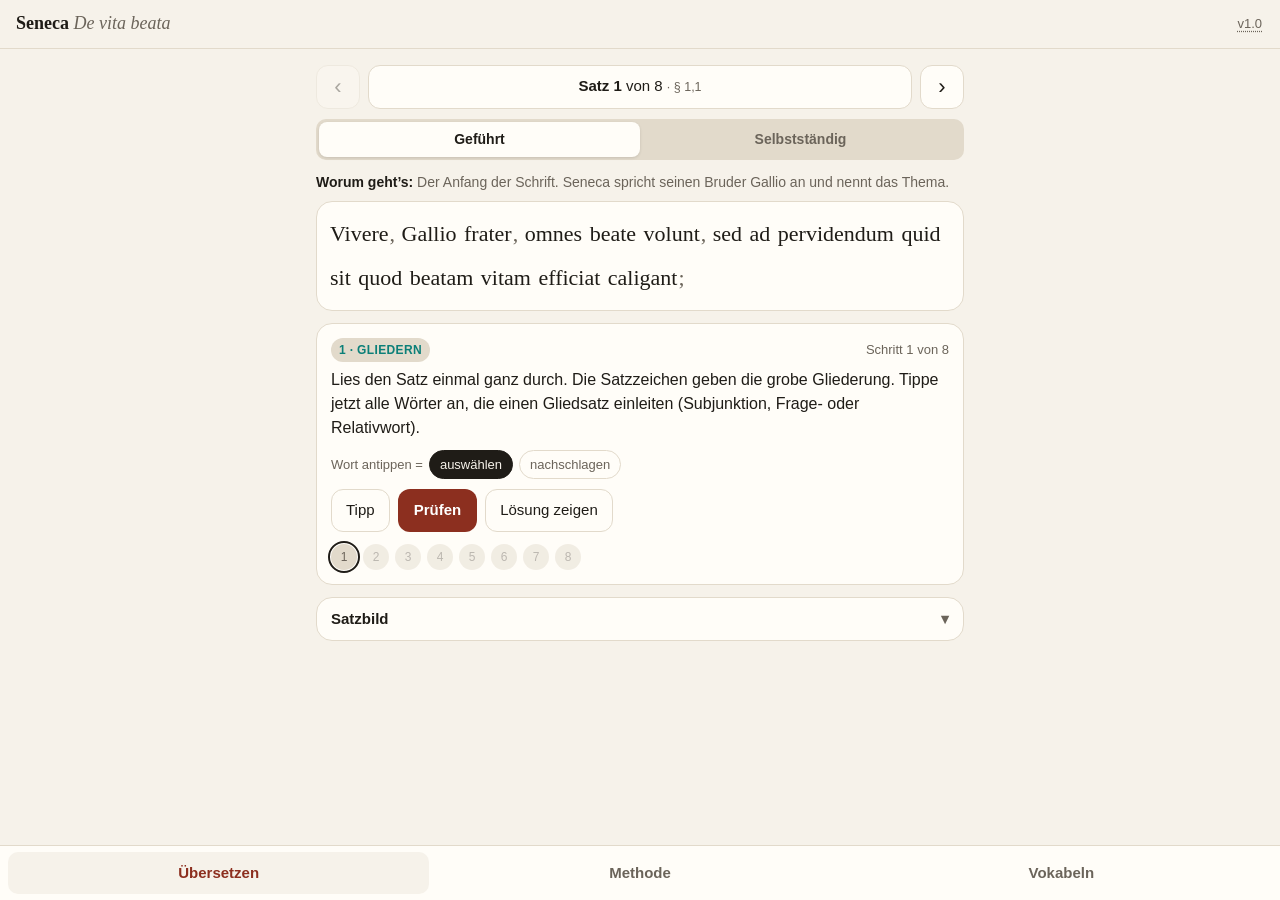
==== index.html @ e572900e "Übersetzungshilfe für Seneca, De vita beata 1,1–2 Web-App für iPhone (GitHub Pages): Satz für Satz n" ====
<!doctype html>
<html lang="de">
<head>
<meta charset="utf-8">
<meta name="viewport" content="width=device-width, initial-scale=1, viewport-fit=cover">
<meta name="theme-color" content="#f6f2ea" media="(prefers-color-scheme: light)">
<meta name="theme-color" content="#17161b" media="(prefers-color-scheme: dark)">
<meta name="apple-mobile-web-app-capable" content="yes">
<meta name="mobile-web-app-capable" content="yes">
<meta name="apple-mobile-web-app-status-bar-style" content="default">
<meta name="apple-mobile-web-app-title" content="Seneca">
<meta name="description" content="Übersetzungshilfe für Seneca, De vita beata – Satz für Satz mit Methode.">
<link rel="apple-touch-icon" href="apple-touch-icon.png">
<link rel="icon" href="icon-192.png">
<link rel="manifest" href="manifest.webmanifest">
<link rel="stylesheet" href="style.css">
<title>Seneca übersetzen</title>
<script>
const APP_VERSION = '1.0';          // bei JEDER Änderung hochzählen
</script>
</head>
<body>
<header class="kopf">
  <div class="werk"><span class="autor">Seneca</span> <span class="schrift">De vita beata</span></div>
  <button class="version" id="version" type="button" aria-label="Nach Update suchen"></button>
</header>

<main id="haupt"></main>

<nav class="tabs" id="tabs">
  <button type="button" data-tab="text">Übersetzen</button>
  <button type="button" data-tab="methode">Methode</button>
  <button type="button" data-tab="vokabeln">Vokabeln</button>
</nav>

<div class="schleier" id="schleier" hidden></div>
<section class="blatt" id="blatt" hidden aria-modal="true" role="dialog"></section>

<div class="update" id="update" hidden>
  <span id="update-text"></span>
  <button class="btn" id="update-go" type="button">Jetzt laden</button>
</div>

<script src="daten.js"></script>
<script src="app.js"></script>
</body>
</html>
---- style.css ----
:root {
  --bg: #f6f2ea; --karte: #fffdf8; --text: #1f1c17; --leise: #6b645a; --linie: #e2dacb;
  --akzent: #8c2f1f; --akzent-text: #fff;
  --p: #c0392b; --s: #1f5fbf; --o: #2e7d32; --a: #9a5b06; --t: #7044b8; --k: #0b7f78; --v: #7a7368;
  --sel: #ffe58a; --ok: #cdeccf; --bad: #f8c9c3; --fokus: #1f5fbf;
  --lehrer: #f1ead9; --tipp: #fff4cc;
  --serif: "Iowan Old Style", "Palatino Linotype", Palatino, "Book Antiqua", Georgia, serif;
  --sans: -apple-system, BlinkMacSystemFont, "Segoe UI", Roboto, "Helvetica Neue", Arial, sans-serif;
  color-scheme: light dark;
}
@media (prefers-color-scheme: dark) {
  :root {
    --bg: #17161b; --karte: #212026; --text: #ece7de; --leise: #a39d92; --linie: #35333c;
    --akzent: #e07a5f; --akzent-text: #1a0d08;
    --p: #ff7b6b; --s: #7cb2ff; --o: #7bd282; --a: #f0ad4e; --t: #c3a6ff; --k: #4fd1c5; --v: #a39d92;
    --sel: #6b5a12; --ok: #1f4d27; --bad: #5c231d; --fokus: #7cb2ff;
    --lehrer: #2b2821; --tipp: #3a3216;
  }
}

* { box-sizing: border-box; }
html { -webkit-text-size-adjust: 100%; }
body {
  margin: 0; background: var(--bg); color: var(--text); font-family: var(--sans);
  font-size: 16px; line-height: 1.5; touch-action: manipulation;
  -webkit-tap-highlight-color: transparent;
}
button { font: inherit; color: inherit; }
[hidden] { display: none !important; }

/* Kopf */
.kopf {
  position: sticky; top: 0; z-index: 10; background: var(--bg);
  padding: calc(env(safe-area-inset-top) + 8px) 16px 8px;
  display: flex; align-items: center; justify-content: space-between; gap: 12px;
  border-bottom: 1px solid var(--linie);
}
.werk { font-family: var(--serif); font-size: 18px; }
.autor { font-weight: 700; }
.schrift { font-style: italic; color: var(--leise); }
.version {
  background: none; border: 0; padding: 6px 2px; color: var(--leise); font-size: 13px;
  text-decoration: underline dotted; text-underline-offset: 3px; cursor: pointer;
}

main {
  max-width: 680px; margin: 0 auto;
  padding: 12px 16px calc(env(safe-area-inset-bottom) + 96px);
}

/* Reiter unten */
.tabs {
  position: fixed; left: 0; right: 0; bottom: 0; z-index: 10; display: flex;
  background: var(--karte); border-top: 1px solid var(--linie);
  padding: 6px 8px calc(env(safe-area-inset-bottom) + 6px);
}
.tabs button {
  flex: 1; background: none; border: 0; padding: 10px 4px; border-radius: 10px;
  color: var(--leise); font-weight: 600; font-size: 15px; cursor: pointer;
}
.tabs button.an { color: var(--akzent); background: var(--bg); }

/* Satznavigation */
.navi { display: flex; align-items: center; gap: 8px; margin: 4px 0 10px; }
.navi .pfeil {
  width: 44px; height: 44px; border-radius: 12px; border: 1px solid var(--linie);
  background: var(--karte); font-size: 22px; cursor: pointer; flex: none;
}
.navi .pfeil:disabled { opacity: .35; cursor: default; }
.navi .mitte {
  flex: 1; height: 44px; border-radius: 12px; border: 1px solid var(--linie); background: var(--karte);
  cursor: pointer; font-size: 15px;
}
.navi .mitte small { color: var(--leise); }

.modus { display: flex; background: var(--linie); border-radius: 10px; padding: 3px; margin-bottom: 12px; }
.modus button {
  flex: 1; border: 0; background: none; padding: 7px; border-radius: 8px; font-size: 14px;
  font-weight: 600; color: var(--leise); cursor: pointer;
}
.modus button.an { background: var(--karte); color: var(--text); box-shadow: 0 1px 3px rgba(0,0,0,.12); }

.thema { color: var(--leise); font-size: 14px; margin: 0 0 8px; }
.thema b { color: var(--text); font-weight: 600; }
.kontext { font-family: var(--serif); color: var(--leise); font-size: 16px; font-style: italic; margin-bottom: 4px; }

/* Lateinischer Text */
.latein {
  font-family: var(--serif); font-size: 22px; line-height: 2; background: var(--karte);
  border: 1px solid var(--linie); border-radius: 16px; padding: 10px 12px;
}
.wg { white-space: nowrap; }
.wort {
  cursor: pointer; border-radius: 6px; padding: 1px 2px; margin: 0 -1px;
  transition: background-color .15s ease;
}
.wort:active { background: var(--linie); }
.pz { color: var(--leise); }
.r-P { color: var(--p); font-weight: 600; }
.r-S { color: var(--s); font-weight: 600; }
.r-O { color: var(--o); }
.r-A { color: var(--a); }
.r-T { color: var(--t); }
.r-K { color: var(--k); }
.r-V { color: var(--v); font-style: italic; }
.wort.e { text-decoration: underline 2px var(--k); text-underline-offset: 5px; }
.wort.sel { background: var(--sel); }
.wort.ok { background: var(--ok); }
.wort.bad { background: var(--bad); }
.wort.fokus { outline: 2px solid var(--fokus); outline-offset: 1px; }

.legende { display: flex; flex-wrap: wrap; gap: 6px 12px; margin: 8px 2px 0; font-size: 13px; }
.legende span::before { content: "■ "; }
.legende .l-e::before { content: "__ "; }
.leg-P { color: var(--p); } .leg-S { color: var(--s); } .leg-O { color: var(--o); } .leg-A { color: var(--a); }
.leg-T { color: var(--t); } .leg-K { color: var(--k); } .leg-V { color: var(--v); }

/* Satzbild */
.satzbild { margin-top: 12px; border: 1px solid var(--linie); border-radius: 16px; background: var(--karte); overflow: hidden; }
.satzbild summary {
  list-style: none; cursor: pointer; padding: 10px 14px; font-weight: 600; font-size: 15px;
  display: flex; justify-content: space-between; align-items: center;
}
.satzbild summary::-webkit-details-marker { display: none; }
.satzbild summary::after { content: "▾"; color: var(--leise); }
.satzbild[open] summary::after { content: "▴"; }
.satzbild .zeilen { padding: 0 10px 10px; }
.zeile {
  margin-left: calc(var(--lvl) * 16px); padding: 6px 0 6px 10px; border-left: 3px solid var(--linie);
}
.zeile[data-lvl="0"] { border-left-color: var(--akzent); }
.ztag { font-size: 12px; font-weight: 700; color: var(--leise); text-transform: uppercase; letter-spacing: .02em; }
.zwoerter { font-family: var(--serif); font-size: 19px; line-height: 1.7; }
.zinfo { font-size: 13px; color: var(--leise); }
.gesperrt { padding: 10px 14px; color: var(--leise); font-size: 14px; }

/* Aufgabenkarte */
.karte {
  margin-top: 12px; background: var(--karte); border: 1px solid var(--linie); border-radius: 16px; padding: 14px;
}
.kkopf { display: flex; justify-content: space-between; align-items: center; gap: 8px; margin-bottom: 6px; }
.phase {
  font-size: 12px; font-weight: 700; text-transform: uppercase; letter-spacing: .03em;
  padding: 3px 8px; border-radius: 999px; background: var(--linie);
}
.ph-gliedern { color: var(--k); } .ph-verb { color: var(--p); } .ph-subjekt { color: var(--s); }
.ph-ergaenzung { color: var(--o); } .ph-bezug { color: var(--t); } .ph-konstr { color: var(--a); }
.ph-falle { background: var(--bad); color: var(--text); } .ph-uebersetzen { color: var(--akzent); }
.ph-selbst { color: var(--text); }
.zaehler { font-size: 13px; color: var(--leise); }
.frage { margin: 4px 0 10px; font-size: 16px; }

.antippen { display: flex; align-items: center; gap: 6px; font-size: 13px; color: var(--leise); margin-bottom: 10px; flex-wrap: wrap; }
.antippen button {
  border: 1px solid var(--linie); background: none; border-radius: 999px; padding: 4px 10px; font-size: 13px; cursor: pointer;
}
.antippen button.an { background: var(--text); color: var(--bg); border-color: var(--text); }

.optionen { display: flex; flex-direction: column; gap: 8px; margin-bottom: 10px; }
.option {
  text-align: left; border: 1.5px solid var(--linie); background: var(--bg); border-radius: 12px;
  padding: 11px 12px; cursor: pointer; font-size: 15px;
}
.option.falsch { border-color: var(--p); opacity: .75; }
.option.richtig { border-color: var(--o); background: var(--ok); }
.option:disabled { cursor: default; }
.warum { display: block; font-size: 13px; color: var(--leise); margin-top: 4px; }

.tipp { background: var(--tipp); border-radius: 10px; padding: 10px 12px; font-size: 15px; margin-bottom: 10px; }
.rueck { border-left: 4px solid var(--p); padding: 6px 10px; margin-bottom: 10px; font-size: 15px; }
.rueck b { font-family: var(--serif); }
.lehrer { background: var(--lehrer); border-left: 4px solid var(--akzent); border-radius: 10px; padding: 10px 12px; margin-bottom: 10px; font-size: 15px; }
.ltitel { font-weight: 700; margin-bottom: 2px; }

.knoepfe { display: flex; flex-wrap: wrap; gap: 8px; }
.btn {
  border: 0; background: var(--akzent); color: var(--akzent-text); font-weight: 600; border-radius: 12px;
  padding: 10px 16px; cursor: pointer; font-size: 15px;
}
.btn2 {
  border: 1.5px solid var(--linie); background: none; border-radius: 12px; padding: 9px 14px; cursor: pointer; font-size: 15px;
}
.voll { width: 100%; }
.rechts { margin-left: auto; }

.punkte { display: flex; flex-wrap: wrap; gap: 6px; margin-top: 12px; }
.punkt {
  width: 26px; height: 26px; border-radius: 50%; border: 0; background: var(--linie); font-size: 12px;
  color: var(--leise); cursor: pointer; padding: 0;
}
.punkt.ok { background: var(--o); color: #fff; }
.punkt.fehler { background: var(--a); color: #fff; }
.punkt.hilfe { background: var(--leise); color: var(--bg); }
.punkt.akt { outline: 2px solid var(--text); outline-offset: 1px; }
.punkt:disabled { opacity: .45; cursor: default; }

textarea {
  width: 100%; min-height: 120px; resize: vertical; border: 1.5px solid var(--linie); border-radius: 12px;
  padding: 10px 12px; font: 16px/1.5 var(--sans); background: var(--bg); color: var(--text); margin-bottom: 10px;
}
textarea:focus { outline: none; border-color: var(--akzent); }
.loesung { border: 1px solid var(--linie); border-radius: 12px; padding: 10px 12px; margin: 10px 0; font-size: 15px; }
.kontrolle { margin: 10px 0; font-size: 15px; }
.kontrolle summary { cursor: pointer; font-weight: 600; }
.kontrolle ul { margin: 6px 0 0; padding-left: 20px; }
.merke { background: var(--lehrer); border-radius: 12px; padding: 10px 12px; margin: 10px 0; }
.merke ul { margin: 4px 0 0; padding-left: 20px; }
.bilanz { font-size: 14px; color: var(--leise); margin: 8px 0; }

/* Checkliste (selbstständig) */
.haken { list-style: none; padding: 0; margin: 0 0 12px; }
.haken li { border-bottom: 1px solid var(--linie); }
.haken label { display: flex; gap: 10px; padding: 9px 0; cursor: pointer; }
.haken input { width: 20px; height: 20px; margin-top: 2px; flex: none; accent-color: var(--akzent); }
.haken small { display: block; color: var(--leise); }

/* Blatt (Wortkarte, Übersicht) */
.schleier { position: fixed; inset: 0; background: rgba(0,0,0,.35); z-index: 20; opacity: 0; transition: opacity .25s; }
.schleier.an { opacity: 1; }
.blatt {
  position: fixed; left: 0; right: 0; bottom: 0; z-index: 21; max-height: 82vh; overflow: auto;
  background: var(--karte); border-radius: 20px 20px 0 0; padding: 8px 18px calc(env(safe-area-inset-bottom) + 18px);
  transform: translateY(100%); transition: transform .28s ease; max-width: 680px; margin: 0 auto;
  box-shadow: 0 -8px 30px rgba(0,0,0,.25);
}
.blatt.an { transform: translateY(0); }
.griff { width: 40px; height: 5px; border-radius: 3px; background: var(--linie); margin: 4px auto 10px; }
.wkopf { display: flex; justify-content: space-between; align-items: center; gap: 8px; }
.wform { font-family: var(--serif); font-size: 30px; font-weight: 600; }
.stern { border: 1.5px solid var(--linie); background: none; border-radius: 999px; padding: 6px 12px; font-size: 14px; cursor: pointer; }
.stern.an { border-color: var(--akzent); color: var(--akzent); }
.wfeld { margin: 10px 0; }
.wlabel { font-size: 12px; font-weight: 700; color: var(--leise); text-transform: uppercase; letter-spacing: .03em; }
.wlemma { font-family: var(--serif); font-size: 19px; }
.wrolle { display: inline-block; font-size: 13px; font-weight: 700; padding: 2px 8px; border-radius: 999px; background: var(--linie); }

.uliste { list-style: none; padding: 0; margin: 0; }
.uliste button {
  width: 100%; text-align: left; background: none; border: 0; border-bottom: 1px solid var(--linie);
  padding: 10px 2px; cursor: pointer; display: flex; gap: 10px; align-items: baseline;
}
.uliste .nr { font-weight: 700; width: 22px; flex: none; }
.uliste .anf { font-family: var(--serif); flex: 1; }
.uliste .st { flex: none; color: var(--o); font-weight: 700; }
.uliste .hier { color: var(--akzent); }
.gesamt { font-size: 15px; white-space: pre-wrap; }

/* Methode & Vokabeln */
h2 { font-family: var(--serif); font-size: 24px; margin: 8px 0 6px; }
h3 { font-size: 17px; margin: 18px 0 6px; }
.leise { color: var(--leise); }
.schrittliste { counter-reset: s; list-style: none; padding: 0; margin: 0; }
.schrittliste li { background: var(--karte); border: 1px solid var(--linie); border-radius: 14px; padding: 10px 12px; margin-bottom: 8px; }
.schrittliste b { display: block; }
.schrittliste .pf { font-size: 14px; color: var(--leise); }
.tabelle { width: 100%; border-collapse: collapse; font-size: 14px; background: var(--karte); border-radius: 12px; overflow: hidden; }
.tabelle th, .tabelle td { text-align: left; padding: 7px 8px; border-bottom: 1px solid var(--linie); vertical-align: top; }
.tabelle th { font-size: 12px; text-transform: uppercase; color: var(--leise); }
.tabelle td:first-child { font-family: var(--serif); font-style: italic; }
.fallen li { margin-bottom: 4px; }
.hinweis { font-size: 13px; color: var(--leise); margin-top: 24px; }

.vzeile { display: flex; gap: 10px; align-items: flex-start; padding: 10px 0; border-bottom: 1px solid var(--linie); }
.vzeile .vtext { flex: 1; }
.vzeile .vlemma { font-family: var(--serif); font-size: 18px; }
.vzeile .vmeta { font-size: 13px; color: var(--leise); }
.vweg { border: 0; background: none; color: var(--leise); font-size: 18px; padding: 4px 8px; cursor: pointer; }
.sitzt { color: var(--o); font-size: 13px; font-weight: 700; }
.abfrage { text-align: center; }
.afrage { font-family: var(--serif); font-size: 30px; margin: 10px 0 4px; }
.aform { color: var(--leise); font-size: 14px; margin-bottom: 14px; }
.aantwort { margin: 10px 0 14px; }
.aantwort .wlemma { margin-bottom: 4px; }
.abfrage .knoepfe { justify-content: center; }

/* Update-Banner (siehe Skill app-update-iphone) */
.update {
  position: fixed; left: 12px; right: 12px; top: max(env(safe-area-inset-top), 12px); z-index: 30;
  display: flex; align-items: center; justify-content: space-between; gap: 12px;
  background: #34c759; color: #06240e;
  padding: 12px 14px; border-radius: 14px; font-weight: 600; box-shadow: 0 8px 24px rgba(0,0,0,.35);
  opacity: 0; transition: opacity .35s ease; pointer-events: none;
}
.update.an { opacity: 1; pointer-events: auto; }
.update[hidden] { display: none; }
.update.info { background: #2d2d33; color: #f2f2f7; font-weight: 500; }
.update.unten { top: auto; bottom: max(env(safe-area-inset-bottom), 12px); }
.update .btn { width: auto; padding: 8px 14px; font-size: 15px; background: #06240e; color: #fff; }
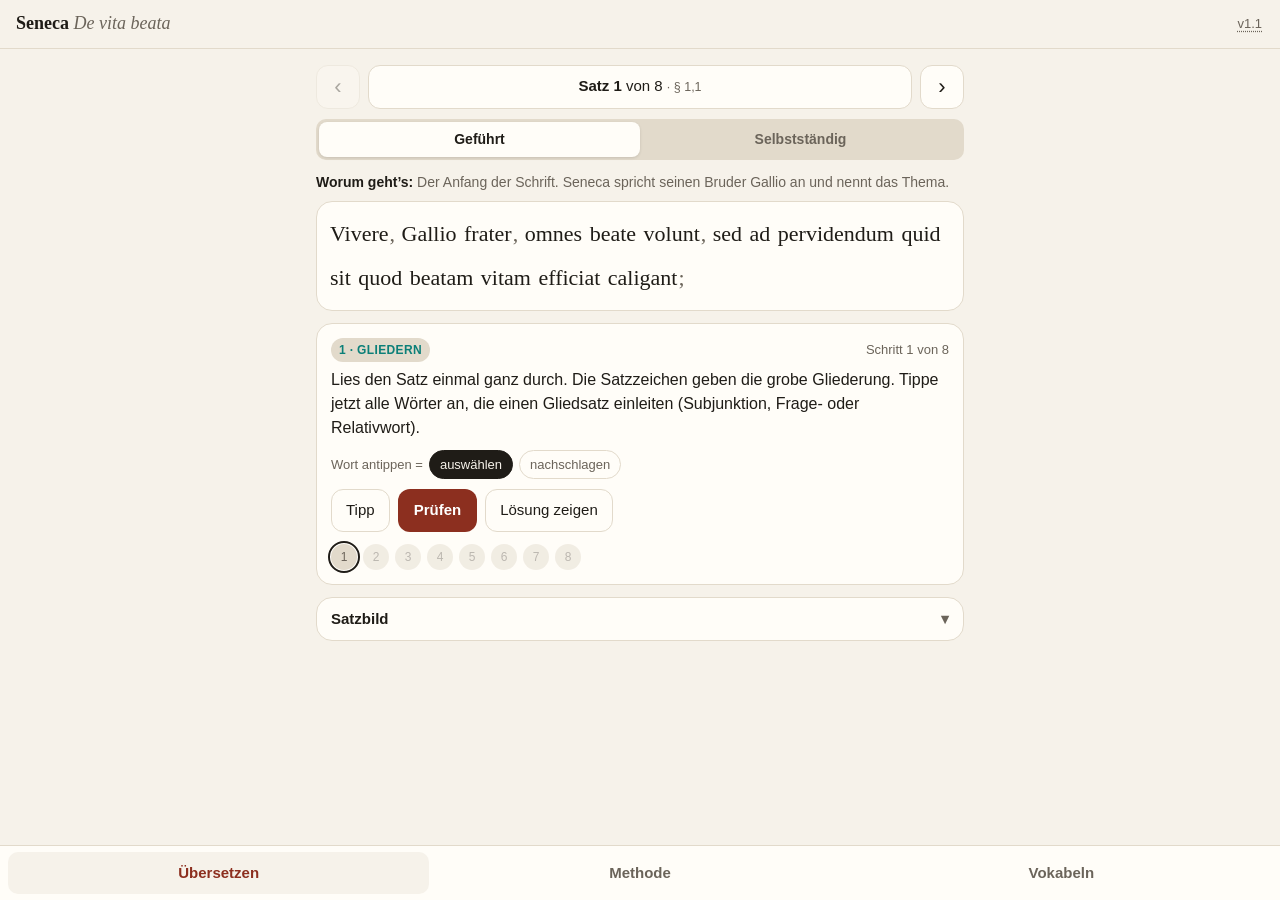
==== commit f9f92dc3: "Seiten per Foto importieren: Werkstatt in claude.ai und Import in der App - Import-Werkstatt (claude" ====
--- a/index.html
+++ b/index.html
@@ -16,12 +16,12 @@
 <link rel="stylesheet" href="style.css">
 <title>Seneca übersetzen</title>
 <script>
-const APP_VERSION = '1.0';          // bei JEDER Änderung hochzählen
+const APP_VERSION = '1.1';          // bei JEDER Änderung hochzählen
 </script>
 </head>
 <body>
 <header class="kopf">
-  <div class="werk"><span class="autor">Seneca</span> <span class="schrift">De vita beata</span></div>
+  <div class="werk"><span class="autor" id="autor">Seneca</span> <span class="schrift" id="schrift">De vita beata</span></div>
   <button class="version" id="version" type="button" aria-label="Nach Update suchen"></button>
 </header>
 
@@ -41,6 +41,7 @@
   <button class="btn" id="update-go" type="button">Jetzt laden</button>
 </div>
 
+<script src="pruefung.js"></script>
 <script src="daten.js"></script>
 <script src="app.js"></script>
 </body>
--- a/style.css
+++ b/style.css
@@ -245,6 +245,25 @@
 .uliste .hier { color: var(--akzent); }
 .gesamt { font-size: 15px; white-space: pre-wrap; }
 
+.auto { font-size: 13px; color: var(--leise); border-left: 3px solid var(--a); padding: 2px 0 2px 8px; margin: 0 0 8px; }
+
+/* Texte und Import */
+.tliste { list-style: none; padding: 0; margin: 0 0 6px; }
+.tliste li { display: flex; align-items: center; gap: 6px; border-bottom: 1px solid var(--linie); }
+.tliste li.hier .ttitel { color: var(--akzent); }
+.twahl {
+  flex: 1; min-width: 0; text-align: left; background: none; border: 0; padding: 10px 2px; cursor: pointer;
+  display: grid; grid-template-columns: 1fr auto; gap: 0 10px;
+}
+.ttitel { font-family: var(--serif); font-size: 18px; font-weight: 600; }
+.tunter { grid-column: 1; font-size: 13px; color: var(--leise); }
+.tstand { grid-column: 2; grid-row: 1 / span 2; align-self: center; font-size: 14px; color: var(--leise); font-variant-numeric: tabular-nums; }
+.vweg.warnen { color: var(--p); font-size: 14px; font-weight: 600; }
+.anleitung { padding-left: 20px; margin: 6px 0 12px; }
+.anleitung a { color: var(--akzent); }
+.datei { display: inline-block; cursor: pointer; }
+.datei input { display: block; margin-top: 6px; font-size: 13px; max-width: 100%; }
+
 /* Methode & Vokabeln */
 h2 { font-family: var(--serif); font-size: 24px; margin: 8px 0 6px; }
 h3 { font-size: 17px; margin: 18px 0 6px; }
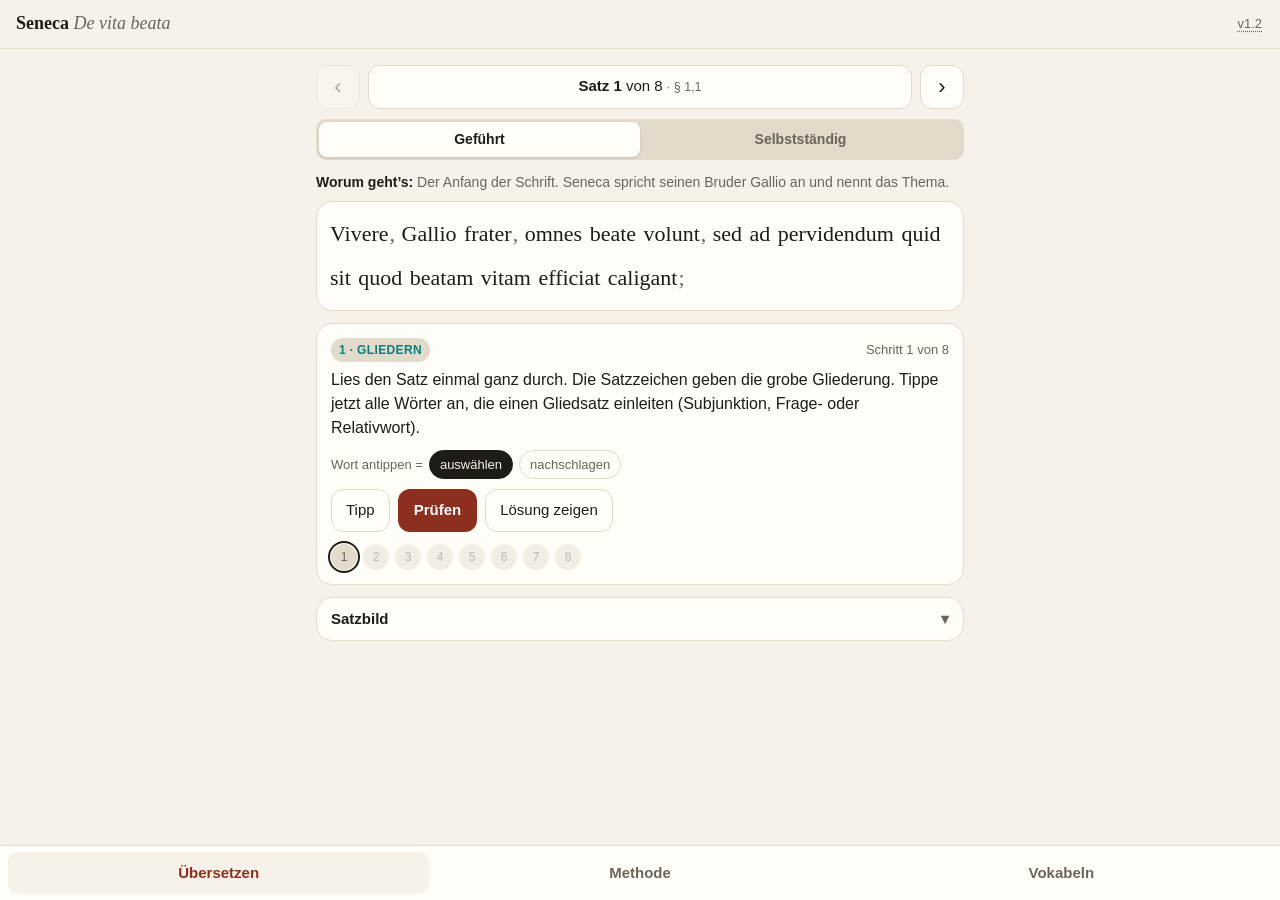
==== commit 61119075: "Werkstatt: Texte ohne Abschnittszahlen nicht mehr als Fehler werten Lehrbuchtexte haben keine Stelle" ====
--- a/index.html
+++ b/index.html
@@ -16,7 +16,7 @@
 <link rel="stylesheet" href="style.css">
 <title>Seneca übersetzen</title>
 <script>
-const APP_VERSION = '1.1';          // bei JEDER Änderung hochzählen
+const APP_VERSION = '1.2';          // bei JEDER Änderung hochzählen
 </script>
 </head>
 <body>
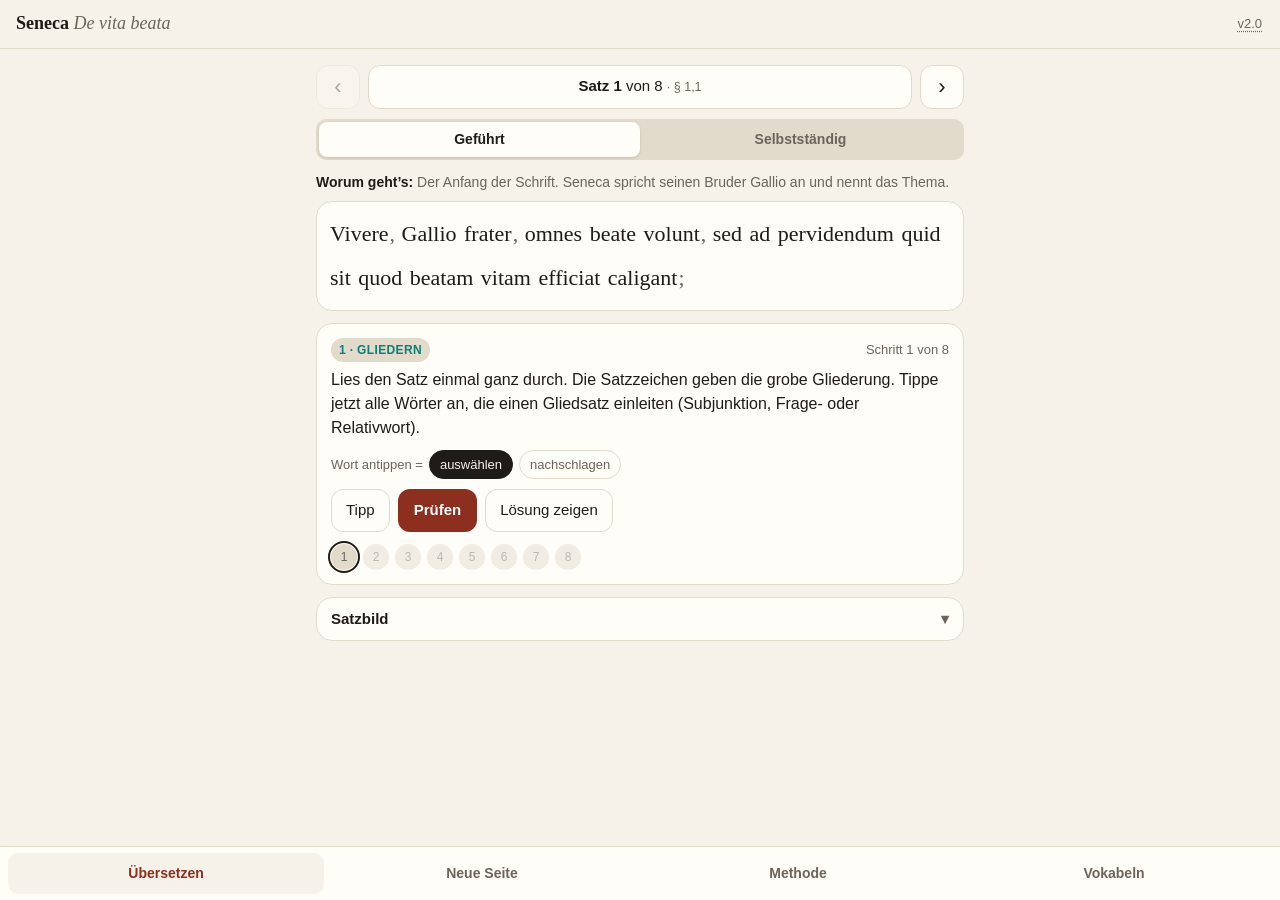
==== commit ad5282b3: "Alles in claude.ai: App als Artefakt mit Konto-Speicher und Foto-Import - Speicher-Adapter: im Artef" ====
--- a/index.html
+++ b/index.html
@@ -16,7 +16,7 @@
 <link rel="stylesheet" href="style.css">
 <title>Seneca übersetzen</title>
 <script>
-const APP_VERSION = '1.2';          // bei JEDER Änderung hochzählen
+const APP_VERSION = '2.0';          // bei JEDER Änderung hochzählen
 </script>
 </head>
 <body>
@@ -29,6 +29,7 @@
 
 <nav class="tabs" id="tabs">
   <button type="button" data-tab="text">Übersetzen</button>
+  <button type="button" data-tab="neu">Neue Seite</button>
   <button type="button" data-tab="methode">Methode</button>
   <button type="button" data-tab="vokabeln">Vokabeln</button>
 </nav>
@@ -43,6 +44,7 @@
 
 <script src="pruefung.js"></script>
 <script src="daten.js"></script>
+<script src="werkstatt.js"></script>
 <script src="app.js"></script>
 </body>
 </html>
--- a/style.css
+++ b/style.css
@@ -45,8 +45,10 @@
 
 main {
   max-width: 680px; margin: 0 auto;
-  padding: 12px 16px calc(env(safe-area-inset-bottom) + 96px);
-}
+  padding-block: 12px calc(env(safe-area-inset-bottom) + 96px);
+  padding-left: max(16px, env(safe-area-inset-left, 0px)); padding-right: max(16px, env(safe-area-inset-right, 0px));
+}
+.lade { color: var(--leise); text-align: center; padding: 48px 0; }
 
 /* Reiter unten */
 .tabs {
@@ -55,8 +57,8 @@
   padding: 6px 8px calc(env(safe-area-inset-bottom) + 6px);
 }
 .tabs button {
-  flex: 1; background: none; border: 0; padding: 10px 4px; border-radius: 10px;
-  color: var(--leise); font-weight: 600; font-size: 15px; cursor: pointer;
+  flex: 1; background: none; border: 0; padding: 10px 2px; border-radius: 10px;
+  color: var(--leise); font-weight: 600; font-size: 14px; cursor: pointer; white-space: nowrap;
 }
 .tabs button.an { color: var(--akzent); background: var(--bg); }
 
@@ -305,3 +307,39 @@
 .update.info { background: #2d2d33; color: #f2f2f7; font-weight: 500; }
 .update.unten { top: auto; bottom: max(env(safe-area-inset-bottom), 12px); }
 .update .btn { width: auto; padding: 8px 14px; font-size: 15px; background: #06240e; color: #fff; }
+
+/* Neue Seite (Werkstatt) */
+.ws { display: flex; flex-direction: column; gap: 12px; }
+.ws h2 { margin-bottom: 0; }
+.ws h3 { font-family: var(--serif); font-size: 20px; margin: 0; display: flex; align-items: baseline; gap: 10px; }
+.ws .nr { font-family: var(--sans); font-size: 13px; font-weight: 700; color: var(--akzent); border: 1.5px solid currentColor; border-radius: 999px; width: 24px; height: 24px; display: inline-grid; place-items: center; flex: none; }
+.ws p { margin: 0; }
+.ws .schritt { background: var(--karte); border: 1px solid var(--linie); border-radius: 16px; padding: 14px; display: flex; flex-direction: column; gap: 10px; min-width: 0; }
+.ws .schritt.zu { opacity: .55; }
+.ws .schritt.zu .nur-offen { display: none; }
+.ws .knoepfe { align-items: center; }
+.ws .vorschau { display: flex; flex-wrap: wrap; gap: 8px; }
+.ws .vorschau img { height: 96px; width: auto; border-radius: 8px; border: 1px solid var(--linie); }
+.ws textarea { min-height: 0; margin: 0; }
+.ws textarea.latein { font-family: var(--serif); font-size: 18px; line-height: 1.5; padding: 8px 10px; }
+.ws input[type=text] { width: 100%; border: 1.5px solid var(--linie); border-radius: 10px; padding: 8px 10px; font: 16px var(--sans); background: var(--bg); color: var(--text); }
+.ws .felder { display: grid; grid-template-columns: repeat(auto-fit, minmax(150px, 1fr)); gap: 8px; }
+.ws .felder label { font-size: 12px; font-weight: 700; color: var(--leise); text-transform: uppercase; letter-spacing: .03em; display: flex; flex-direction: column; gap: 4px; }
+.ws .einheiten { list-style: none; padding: 0; margin: 0; display: flex; flex-direction: column; gap: 10px; }
+.ws .einheit { border-top: 1px solid var(--linie); padding-top: 10px; display: flex; flex-direction: column; gap: 6px; }
+.ws .ekopf { display: flex; align-items: center; gap: 8px; font-size: 13px; color: var(--leise); }
+.ws .ekopf input { width: 72px; padding: 4px 6px; font-size: 14px; }
+.ws .ekopf .weg { margin-left: auto; border: 0; background: none; color: var(--leise); cursor: pointer; font-size: 14px; padding: 4px 6px; }
+.ws .unsicher { font-size: 14px; color: var(--a); }
+.ws .liste { list-style: none; padding: 0; margin: 0; }
+.ws .liste li { display: grid; grid-template-columns: 34px 1fr auto; gap: 4px 8px; align-items: center; padding: 8px 0; border-bottom: 1px solid var(--linie); }
+.ws .snr { font-weight: 700; font-variant-numeric: tabular-nums; }
+.ws .sanf { font-family: var(--serif); white-space: nowrap; overflow: hidden; text-overflow: ellipsis; min-width: 0; }
+.ws .sstat { font-size: 13px; font-weight: 600; white-space: nowrap; }
+.ws .smeld { grid-column: 2 / span 2; font-size: 13px; color: var(--p); }
+.ws .s-fertig { color: var(--o); } .ws .s-laeuft { color: var(--a); } .ws .s-fehler { color: var(--p); } .ws .s-offen { color: var(--leise); }
+.ws .ergebnis { border-radius: 10px; padding: 10px 12px; font-size: 15px; }
+.ws .ergebnis.gut { background: var(--ok); } .ws .ergebnis.schlecht { background: var(--bad); }
+.ws .datei { display: inline-block; }
+.nurpages { margin-top: 12px; }
+.nurpages a { color: var(--akzent); }
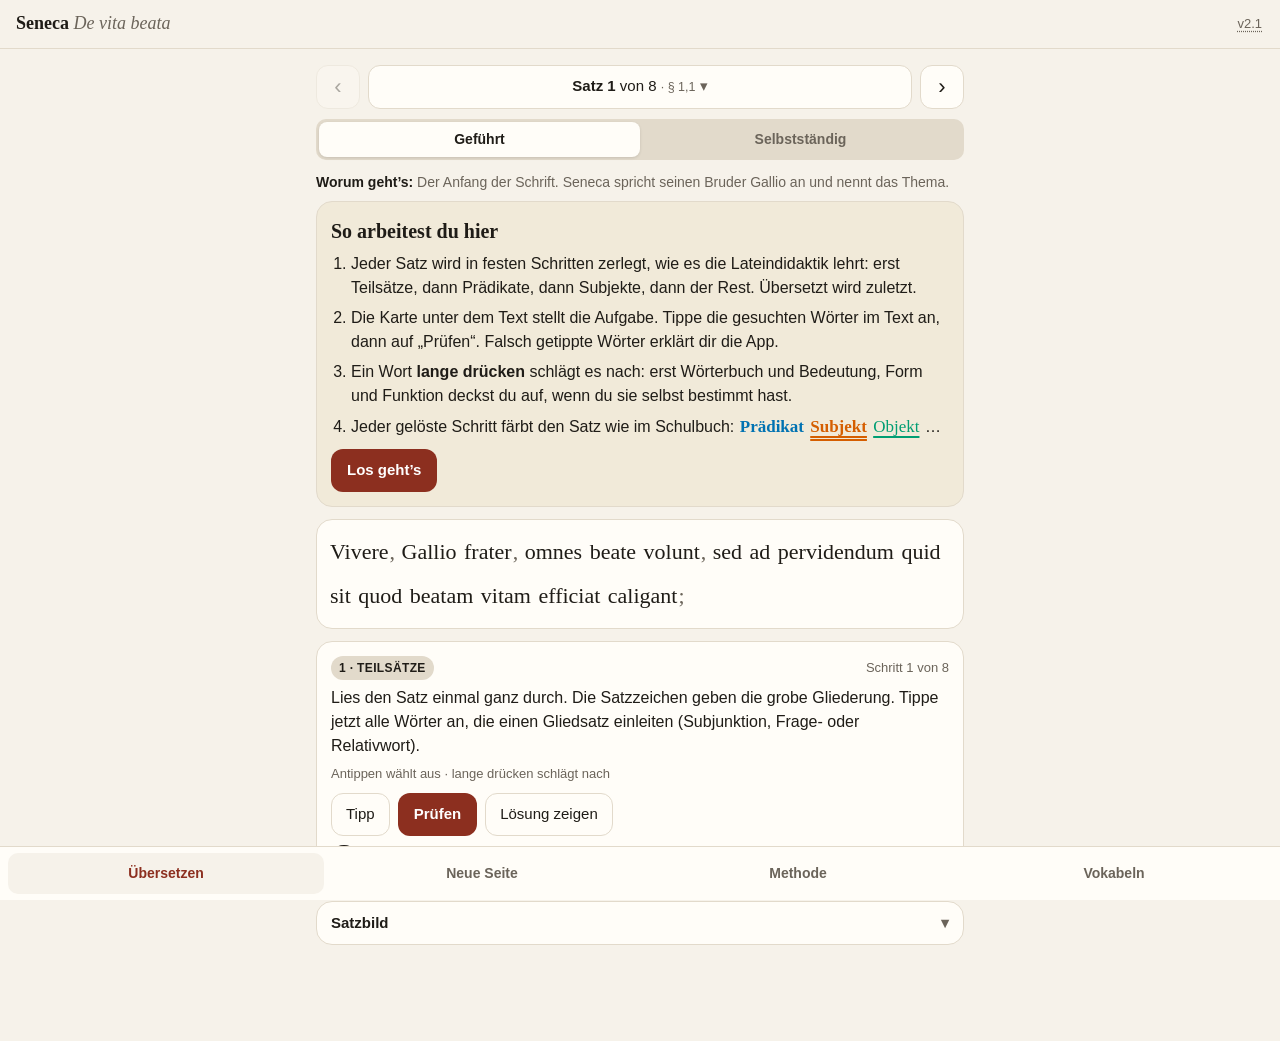
==== commit c1766f4a: "Verständlicher: Schulbuch-Farben, klare Schrittnamen, Intro, langes Drücken Aus der Methodik-Studie " ====
--- a/index.html
+++ b/index.html
@@ -16,7 +16,7 @@
 <link rel="stylesheet" href="style.css">
 <title>Seneca übersetzen</title>
 <script>
-const APP_VERSION = '2.0';          // bei JEDER Änderung hochzählen
+const APP_VERSION = '2.1';          // bei JEDER Änderung hochzählen
 </script>
 </head>
 <body>
--- a/style.css
+++ b/style.css
@@ -1,7 +1,8 @@
 :root {
   --bg: #f6f2ea; --karte: #fffdf8; --text: #1f1c17; --leise: #6b645a; --linie: #e2dacb;
   --akzent: #8c2f1f; --akzent-text: #fff;
-  --p: #c0392b; --s: #1f5fbf; --o: #2e7d32; --a: #9a5b06; --t: #7044b8; --k: #0b7f78; --v: #7a7368;
+  /* Satzglieder wie im Schulbuch: Prädikat blau, Subjekt rot; Palette Okabe-Ito (farbenblind-sicher) */
+  --p: #0072B2; --pn: #2a8fc9; --s: #D55E00; --o: #009E73; --od: #b7790a; --a: #a5558a; --t: #6b645a; --k: #1f1c17; --v: #6b645a;
   --sel: #ffe58a; --ok: #cdeccf; --bad: #f8c9c3; --fokus: #1f5fbf;
   --lehrer: #f1ead9; --tipp: #fff4cc;
   --serif: "Iowan Old Style", "Palatino Linotype", Palatino, "Book Antiqua", Georgia, serif;
@@ -12,7 +13,7 @@
   :root {
     --bg: #17161b; --karte: #212026; --text: #ece7de; --leise: #a39d92; --linie: #35333c;
     --akzent: #e07a5f; --akzent-text: #1a0d08;
-    --p: #ff7b6b; --s: #7cb2ff; --o: #7bd282; --a: #f0ad4e; --t: #c3a6ff; --k: #4fd1c5; --v: #a39d92;
+    --p: #4ea8e6; --pn: #8fcdf2; --s: #ff8c42; --o: #2ec28f; --od: #f2b134; --a: #e49ac4; --t: #a39d92; --k: #ece7de; --v: #a39d92;
     --sel: #6b5a12; --ok: #1f4d27; --bad: #5c231d; --fokus: #7cb2ff;
     --lehrer: #2b2821; --tipp: #3a3216;
   }
@@ -74,6 +75,7 @@
   cursor: pointer; font-size: 15px;
 }
 .navi .mitte small { color: var(--leise); }
+.navi .mitte::after { content: " ▾"; color: var(--leise); }
 
 .modus { display: flex; background: var(--linie); border-radius: 10px; padding: 3px; margin-bottom: 12px; }
 .modus button {
@@ -98,24 +100,26 @@
 }
 .wort:active { background: var(--linie); }
 .pz { color: var(--leise); }
-.r-P { color: var(--p); font-weight: 600; }
-.r-S { color: var(--s); font-weight: 600; }
-.r-O { color: var(--o); }
-.r-A { color: var(--a); }
-.r-T { color: var(--t); }
-.r-K { color: var(--k); }
-.r-V { color: var(--v); font-style: italic; }
-.wort.e { text-decoration: underline 2px var(--k); text-underline-offset: 5px; }
+/* Jede Rolle hat Farbe UND Muster, damit sie auch ohne Farbe lesbar bleibt */
+.r-P { color: var(--p); font-weight: 700; }
+.r-P.hs { text-decoration: underline 2px; text-underline-offset: 5px; }        /* Prädikat des Hauptsatzes */
+.r-P.pn { color: var(--pn); font-style: italic; }                                /* Prädikatsnomen */
+.r-S { color: var(--s); font-weight: 600; text-decoration: underline double 1.5px; text-underline-offset: 4px; }
+.r-O { color: var(--o); text-decoration: underline 1.5px; text-underline-offset: 4px; }
+.r-O.od { color: var(--od); text-decoration-style: dotted; }                     /* Dativobjekt */
+.r-A { color: var(--a); text-decoration: underline dashed 1.5px; text-underline-offset: 4px; }
+.r-T { color: var(--t); font-style: italic; }
+.r-K { color: var(--k); font-weight: 700; }
+.r-V { color: var(--v); font-style: italic; text-decoration: underline wavy 1px; text-underline-offset: 4px; }
+.wort.e { text-decoration: underline 2px; text-underline-offset: 5px; }          /* Einleitewort eines Gliedsatzes */
+.latein { -webkit-touch-callout: none; -webkit-user-select: none; user-select: none; }
 .wort.sel { background: var(--sel); }
 .wort.ok { background: var(--ok); }
 .wort.bad { background: var(--bad); }
 .wort.fokus { outline: 2px solid var(--fokus); outline-offset: 1px; }
 
-.legende { display: flex; flex-wrap: wrap; gap: 6px 12px; margin: 8px 2px 0; font-size: 13px; }
-.legende span::before { content: "■ "; }
-.legende .l-e::before { content: "__ "; }
-.leg-P { color: var(--p); } .leg-S { color: var(--s); } .leg-O { color: var(--o); } .leg-A { color: var(--a); }
-.leg-T { color: var(--t); } .leg-K { color: var(--k); } .leg-V { color: var(--v); }
+.legende { display: flex; flex-wrap: wrap; gap: 4px 14px; margin: 8px 4px 0; font-size: 14px; font-family: var(--serif); }
+.legende .wort { cursor: default; padding: 0; margin: 0; }
 
 /* Satzbild */
 .satzbild { margin-top: 12px; border: 1px solid var(--linie); border-radius: 16px; background: var(--karte); overflow: hidden; }
@@ -152,11 +156,14 @@
 .zaehler { font-size: 13px; color: var(--leise); }
 .frage { margin: 4px 0 10px; font-size: 16px; }
 
-.antippen { display: flex; align-items: center; gap: 6px; font-size: 13px; color: var(--leise); margin-bottom: 10px; flex-wrap: wrap; }
-.antippen button {
-  border: 1px solid var(--linie); background: none; border-radius: 999px; padding: 4px 10px; font-size: 13px; cursor: pointer;
-}
-.antippen button.an { background: var(--text); color: var(--bg); border-color: var(--text); }
+.antippen { font-size: 13px; color: var(--leise); margin: -4px 0 10px; }
+
+/* Erste Orientierung */
+.intro { background: var(--lehrer); border: 1px solid var(--linie); border-radius: 16px; padding: 14px; margin-bottom: 12px; }
+.intro h3 { margin: 0 0 6px; font-family: var(--serif); font-size: 20px; }
+.intro ol { margin: 0 0 10px; padding-left: 20px; }
+.intro li { margin-bottom: 6px; }
+.intro .probe { font-family: var(--serif); font-size: 17px; }
 
 .optionen { display: flex; flex-direction: column; gap: 8px; margin-bottom: 10px; }
 .option {
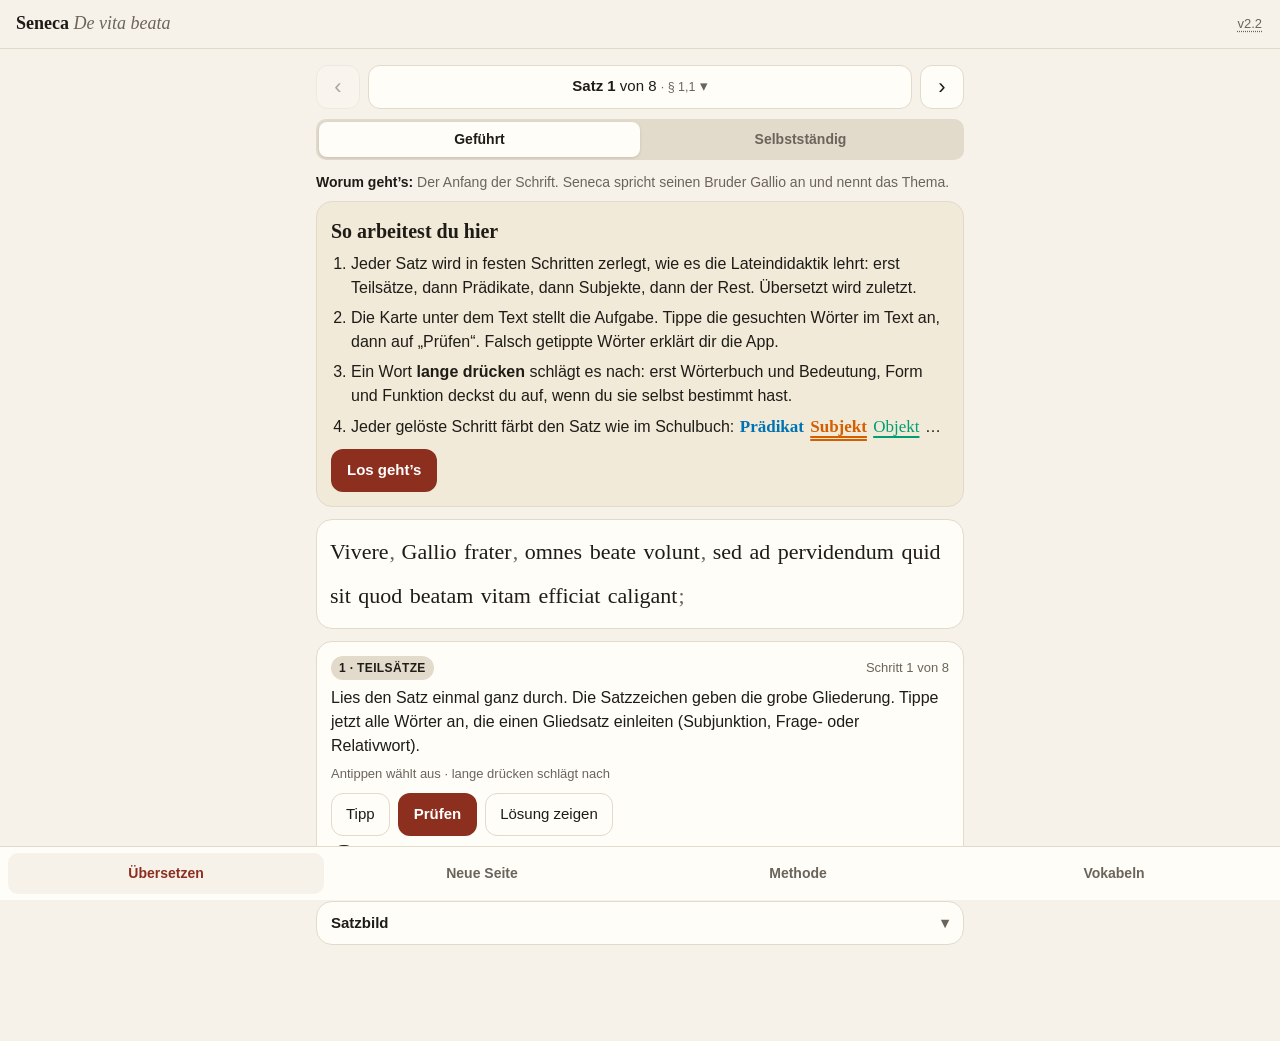
==== commit 721ba162: "Übersetzung prüfen lassen: sokratische Rückmeldung von Claude Unter dem Übersetzungsfeld (claude.ai-" ====
--- a/index.html
+++ b/index.html
@@ -16,7 +16,7 @@
 <link rel="stylesheet" href="style.css">
 <title>Seneca übersetzen</title>
 <script>
-const APP_VERSION = '2.1';          // bei JEDER Änderung hochzählen
+const APP_VERSION = '2.2';          // bei JEDER Änderung hochzählen
 </script>
 </head>
 <body>
--- a/style.css
+++ b/style.css
@@ -212,6 +212,26 @@
 .kontrolle { margin: 10px 0; font-size: 15px; }
 .kontrolle summary { cursor: pointer; font-weight: 600; }
 .kontrolle ul { margin: 6px 0 0; padding-left: 20px; }
+/* Übersetzung prüfen lassen */
+.sokrates { display: flex; flex-direction: column; gap: 10px; margin: 0 0 12px; }
+.runde { display: flex; flex-direction: column; gap: 6px; }
+.runde .ich { align-self: flex-end; max-width: 92%; background: var(--bg); border: 1px solid var(--linie); border-radius: 14px 14px 4px 14px; padding: 8px 12px; font-size: 15px; }
+.runde .antw { margin-top: 6px; }
+.runde .wlabel { display: block; margin-bottom: 2px; }
+.rueckfrage { align-self: flex-start; max-width: 92%; background: var(--lehrer); border-left: 4px solid var(--od); border-radius: 4px 14px 14px 14px; padding: 8px 12px; font-size: 15px; }
+.rueckfrage.gut { border-left-color: var(--o); }
+.rueckfrage .richtig { color: var(--o); font-weight: 600; margin-bottom: 4px; }
+.stufe { display: inline-block; font-size: 12px; font-weight: 700; letter-spacing: .03em; text-transform: uppercase; color: var(--od); margin-bottom: 2px; }
+.stufe.gut { color: var(--o); }
+.sok-antwort { width: 100%; border: 1.5px solid var(--linie); border-radius: 12px; padding: 9px 12px; font: 16px var(--sans); background: var(--bg); color: var(--text); }
+.sok-antwort:focus { outline: none; border-color: var(--akzent); }
+.sok-status { font-style: italic; }
+.sok-fehler { color: var(--p); font-size: 14px; }
+.sok-hinweis { font-size: 13px; }
+.sok-hinweis a { color: var(--akzent); }
+.btn2.klein { font-size: 13px; padding: 6px 10px; }
+.wort.frage { background: color-mix(in srgb, var(--od) 22%, transparent); box-shadow: inset 0 -2px 0 var(--od); }
+
 .merke { background: var(--lehrer); border-radius: 12px; padding: 10px 12px; margin: 10px 0; }
 .merke ul { margin: 4px 0 0; padding-left: 20px; }
 .bilanz { font-size: 14px; color: var(--leise); margin: 8px 0; }
